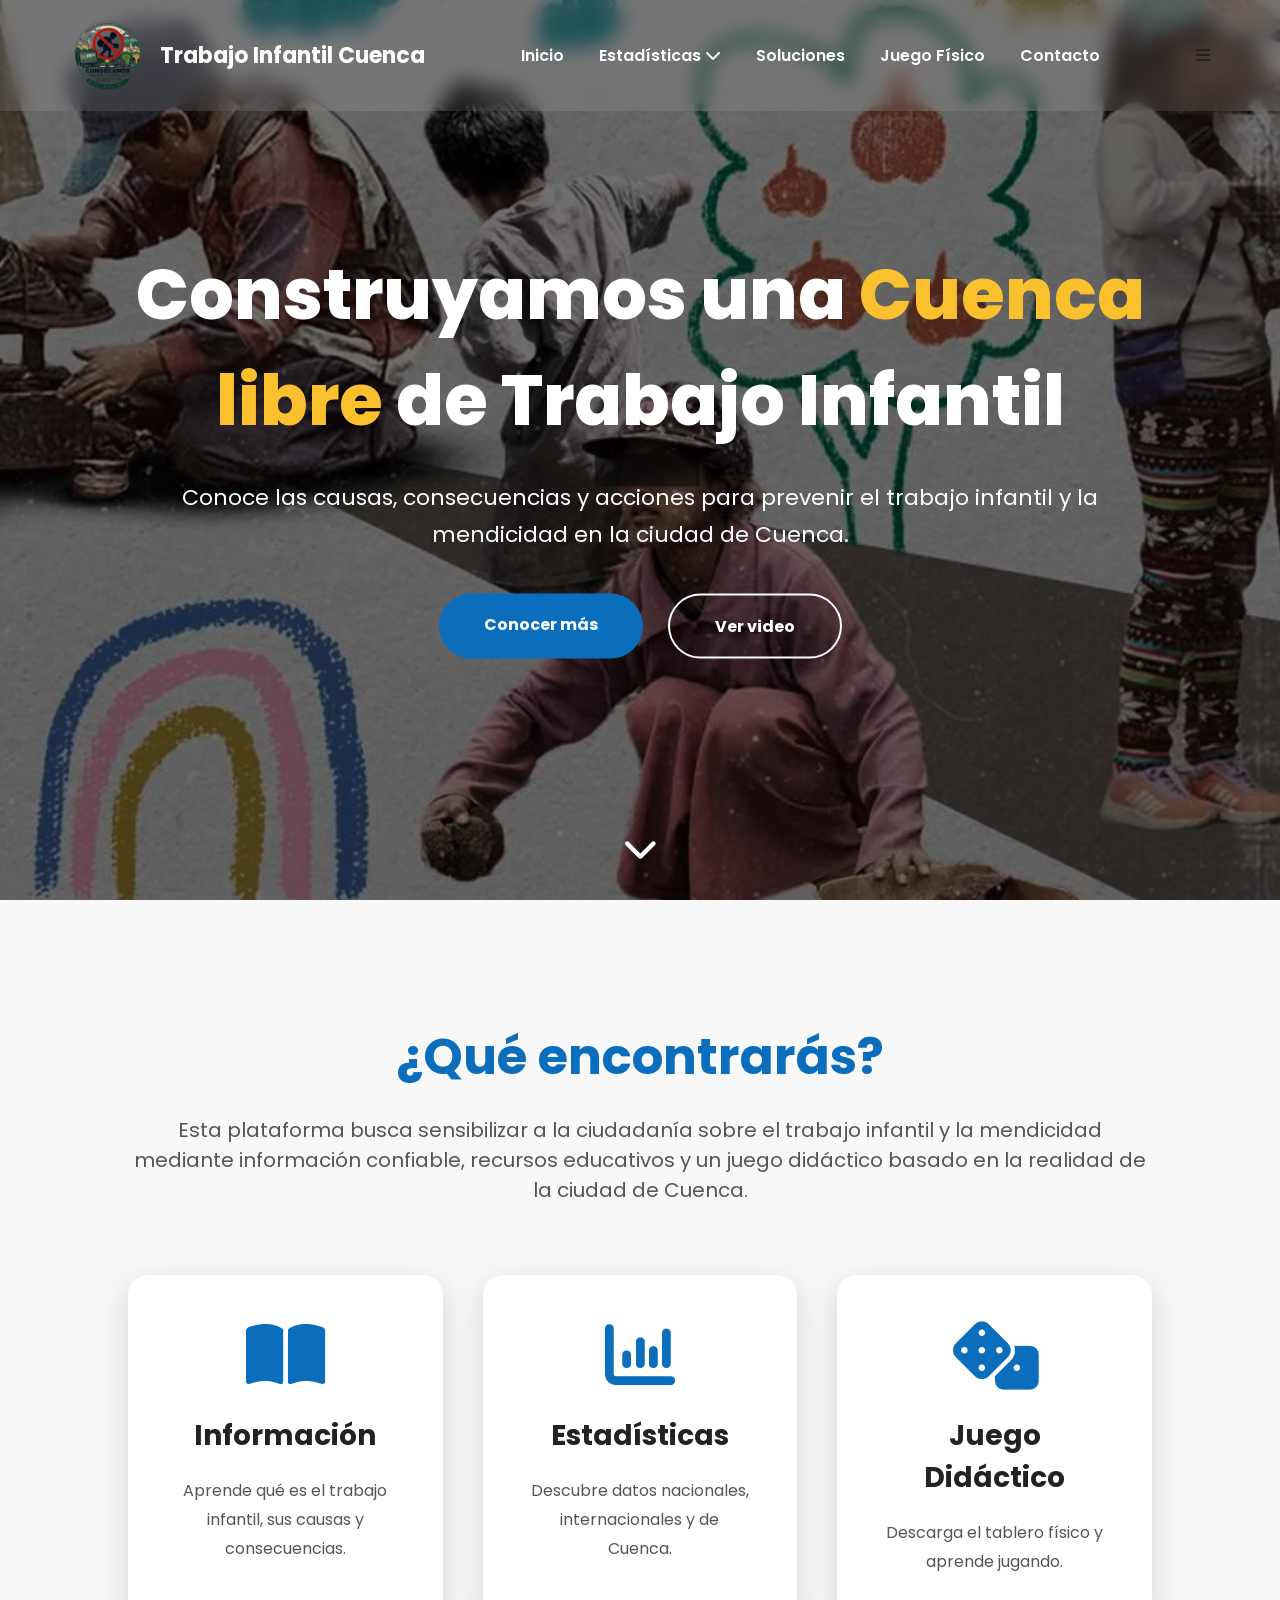
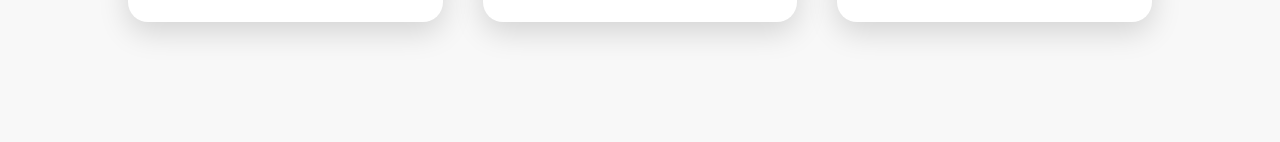
==== index.html @ db37eccb "first commit" ====
<!DOCTYPE html>
<html lang="es">

<head>

    <meta charset="UTF-8">
    <meta name="viewport" content="width=device-width, initial-scale=1.0">

    <title>Ruta por una Cuenca sin Trabajo Infantil</title>

    <meta name="description"
        content="Página informativa sobre el trabajo infantil y la mendicidad en la ciudad de Cuenca.">

    <!-- Google Fonts -->
    <link rel="preconnect" href="https://fonts.googleapis.com">

    <link rel="preconnect" href="https://fonts.gstatic.com" crossorigin>

    <link
        href="https://fonts.googleapis.com/css2?family=Montserrat:wght@300;400;600;700&family=Poppins:wght@300;400;500;600;700&display=swap"
        rel="stylesheet">

    <!-- Font Awesome -->
    <link rel="stylesheet"
        href="https://cdnjs.cloudflare.com/ajax/libs/font-awesome/6.7.2/css/all.min.css">

    <!-- CSS -->
    <link rel="stylesheet" href="css/style.css">

</head>

<body>

    <!--========================
        LOADER
    =========================-->

    <div id="loader">

        <div class="spinner"></div>

        <h2>Ruta por una Cuenca sin Trabajo Infantil</h2>

    </div>

    <!--========================
        HEADER
    =========================-->

    <header>

        <nav class="navbar">

            <div class="logo">

                <img src="img/logo.png" alt="Logo">

                <span>Trabajo Infantil Cuenca</span>

            </div>

            <ul class="menu">

                <li><a href="#">Inicio</a></li>

                <li class="dropdown">

                    <a href="estadisticas.html">

                        Estadísticas

                        <i class="fa-solid fa-chevron-down"></i>

                    </a>

                    <ul class="submenu">

                        <li><a href="estadisticas.html#trabajo">Trabajo Infantil</a></li>

                        <li><a href="estadisticas.html#mendicidad">Mendicidad</a></li>

                        <li><a href="estadisticas.html#causas">Causas</a></li>

                        <li><a href="estadisticas.html#consecuencias">Consecuencias</a></li>

                        <li><a href="estadisticas.html#campanas">Campañas</a></li>

                        <li><a href="estadisticas.html#marco">Marco Legal</a></li>

                    </ul>

                </li>

                <li>

                    <a href="soluciones.html">

                        Soluciones

                    </a>

                </li>

                <li>

                    <a href="juego-fisico.html">

                        Juego Físico

                    </a>

                </li>

                <li>

                    <a href="contacto.html">

                        Contacto

                    </a>

                </li>

            </ul>

            <div class="menu-mobile">

                <i class="fa-solid fa-bars"></i>

            </div>

        </nav>

    </header>

    <!--========================
        HERO
    =========================-->

    <section class="hero">

        <img src="img/portada.jpg" class="hero-img" alt="Trabajo Infantil">

        <div class="overlay"></div>

        <div class="hero-content">

            <h1>

                Construyamos una

                <span>Cuenca libre</span>

                de Trabajo Infantil

            </h1>

            <p>

                Conoce las causas, consecuencias y acciones para prevenir el trabajo
                infantil y la mendicidad en la ciudad de Cuenca.

            </p>

            <div class="botones">

                <a href="#informacion" class="btn btn-primary">

                    Conocer más

                </a>

                <a href="#video" class="btn btn-secondary">

                    Ver video

                </a>

            </div>

        </div>

        <div class="scroll">

            <i class="fa-solid fa-chevron-down"></i>

        </div>

    </section>

    <!--========================
        INFORMACIÓN
    =========================-->

    <section id="informacion" class="info">

        <div class="titulo">

            <h2>

                ¿Qué encontrarás?

            </h2>

            <p>

                Esta plataforma busca sensibilizar a la ciudadanía sobre el trabajo infantil
                y la mendicidad mediante información confiable, recursos educativos y un
                juego didáctico basado en la realidad de la ciudad de Cuenca.

            </p>

        </div>

        <div class="cards">

            <div class="card">

                <i class="fa-solid fa-book-open"></i>

                <h3>Información</h3>

                <p>

                    Aprende qué es el trabajo infantil, sus causas y consecuencias.

                </p>

            </div>

            <div class="card">

                <i class="fa-solid fa-chart-column"></i>

                <h3>Estadísticas</h3>

                <p>

                    Descubre datos nacionales, internacionales y de Cuenca.

                </p>

            </div>

            <div class="card">

                <i class="fa-solid fa-dice"></i>

                <h3>Juego Didáctico</h3>

                <p>

                    Descarga el tablero físico y aprende jugando.

                </p>

            </div>

        </div>

    </section>

    <!-- El resto de secciones se agregarán en la siguiente parte -->

    <script src="js/main.js"></script>

</body>

</html>
---- css/style.css ----
/*==================================================
  RUTA POR UNA CUENCA SIN TRABAJO INFANTIL
  style.css
===================================================*/

/*========== GOOGLE FONT ==========*/
@import url('https://fonts.googleapis.com/css2?family=Poppins:wght@300;400;500;600;700;800&display=swap');

/*========== VARIABLES ==========*/

:root{

    --color-principal:#0A6EBD;
    --color-secundario:#29B6F6;
    --color-amarillo:#FBC02D;
    --color-verde:#43A047;
    --color-rojo:#E53935;

    --blanco:#ffffff;
    --negro:#222222;
    --gris:#f4f4f4;
    --gris2:#666666;

    --sombra:0 10px 30px rgba(0,0,0,.15);

    --radio:15px;

}

/*========== RESET ==========*/

*{

    margin:0;
    padding:0;
    box-sizing:border-box;

}

html{

    scroll-behavior:smooth;

}

body{

    font-family:'Poppins',sans-serif;

    background:#ffffff;

    color:#222;

    overflow-x:hidden;

}

/*========== SCROLL ==========*/

::-webkit-scrollbar{

    width:10px;

}

::-webkit-scrollbar-thumb{

    background:var(--color-principal);

    border-radius:20px;

}

::-webkit-scrollbar-track{

    background:#ececec;

}

/*========== LOADER ==========*/

#loader{

    position:fixed;

    width:100%;
    height:100vh;

    background:white;

    display:flex;

    justify-content:center;
    align-items:center;

    flex-direction:column;

    z-index:99999;

}

.spinner{

    width:70px;
    height:70px;

    border-radius:50%;

    border:7px solid #ddd;

    border-top:7px solid var(--color-principal);

    animation:girar 1s linear infinite;

}

#loader h2{

    margin-top:30px;

    color:var(--color-principal);

}

@keyframes girar{

    from{

        transform:rotate(0);

    }

    to{

        transform:rotate(360deg);

    }

}

/*================ NAVBAR =================*/

.navbar{

    position:fixed;

    top:0;
    left:0;

    width:100%;

    display:flex;

    justify-content:space-between;

    align-items:center;

    padding:18px 70px;

    background:rgba(255,255,255,.10);

    backdrop-filter:blur(10px);

    transition:.4s;

    z-index:1000;

}

.logo{

    display:flex;

    align-items:center;

    gap:15px;

}

.logo img{

    width:75px;

}

.logo span{

    color:white;

    font-size:22px;

    font-weight:700;

}

.menu{

    display:flex;

    list-style:none;

    gap:35px;

}

.menu li{

    position:relative;

}

.menu a{

    color:white;

    text-decoration:none;

    font-weight:600;

    transition:.3s;

}

.menu a:hover{

    color:var(--color-amarillo);

}

/*============== SUBMENU =================*/

.submenu{

    position:absolute;

    top:40px;

    left:0;

    background:white;

    width:220px;

    display:none;

    border-radius:12px;

    overflow:hidden;

    box-shadow:var(--sombra);

}

.submenu li{

    list-style:none;

}

.submenu a{

    color:#333;

    display:block;

    padding:15px;

}

.submenu a:hover{

    background:var(--color-principal);

    color:white;

}

.dropdown:hover .submenu{

    display:block;

}

/*================ HERO =================*/

.hero{

    position:relative;

    width:100%;

    height:100vh;

    overflow:hidden;

}

.hero-img{

    width:100%;

    height:100%;

    object-fit:cover;

    animation:zoomHero 18s infinite alternate;

}

@keyframes zoomHero{

    from{

        transform:scale(1);

    }

    to{

        transform:scale(1.15);

    }

}

.overlay{

    position:absolute;

    width:100%;

    height:100%;

    top:0;

    background:rgba(0,0,0,.55);

}

.hero-content{

    position:absolute;

    top:50%;

    left:50%;

    transform:translate(-50%,-50%);

    text-align:center;

    color:white;

    width:80%;

}

.hero h1{

    font-size:70px;

    font-weight:800;

    margin-bottom:25px;

}

.hero h1 span{

    color:var(--color-amarillo);

}

.hero p{

    font-size:22px;

    line-height:1.7;

    margin-bottom:40px;

}

.botones{

    display:flex;

    justify-content:center;

    gap:25px;

}

.btn{

    padding:18px 45px;

    border-radius:40px;

    text-decoration:none;

    font-weight:bold;

    transition:.4s;

}

.btn-primary{

    background:var(--color-principal);

    color:white;

}

.btn-primary:hover{

    transform:translateY(-8px);

    background:#084d8a;

}

.btn-secondary{

    border:2px solid white;

    color:white;

}

.btn-secondary:hover{

    background:white;

    color:#333;

}

.scroll{

    position:absolute;

    bottom:25px;

    left:50%;

    transform:translateX(-50%);

    color:white;

    font-size:35px;

    animation:bajar 2s infinite;

}

@keyframes bajar{

    0%{

        transform:translate(-50%,0);

    }

    50%{

        transform:translate(-50%,15px);

    }

    100%{

        transform:translate(-50%,0);

    }

}

/*================ INFORMACION =================*/

.info{

    padding:120px 10%;

    background:#f8f8f8;

}

.titulo{

    text-align:center;

    margin-bottom:70px;

}

.titulo h2{

    font-size:50px;

    color:var(--color-principal);

}

.titulo p{

    margin-top:20px;

    color:#555;

    font-size:20px;

}

.cards{

    display:grid;

    grid-template-columns:repeat(auto-fit,minmax(300px,1fr));

    gap:40px;

}

.card{

    background:white;

    border-radius:20px;

    padding:45px;

    text-align:center;

    transition:.4s;

    box-shadow:var(--sombra);

}

.card:hover{

    transform:translateY(-15px);

}

.card i{

    font-size:70px;

    color:var(--color-principal);

    margin-bottom:25px;

}

.card h3{

    margin-bottom:20px;

    font-size:28px;

}

.card p{

    color:#555;

    line-height:1.8;

}/*==========================
    BOTÓN VOLVER ARRIBA
==========================*/

#btnTop{

    position: fixed;

    right: 25px;

    bottom: 25px;

    width: 55px;

    height: 55px;

    border: none;

    border-radius: 50%;

    background: #0A6EBD;

    color: white;

    font-size: 22px;

    cursor: pointer;

    opacity: 0;

    visibility: hidden;

    transition: .4s;

    z-index: 999;

    box-shadow: 0 8px 20px rgba(0,0,0,.25);

}

#btnTop.activo{

    opacity: 1;

    visibility: visible;

}

#btnTop:hover{

    transform: translateY(-8px);

    background: #084d8a;

}

/*==========================
    ANIMACIÓN APARICIÓN
==========================*/

.card,
.titulo{

    opacity: 0;

    transform: translateY(50px);

    transition: 1s;

}

.card.mostrar,
.titulo.mostrar{

    opacity: 1;

    transform: translateY(0);

}
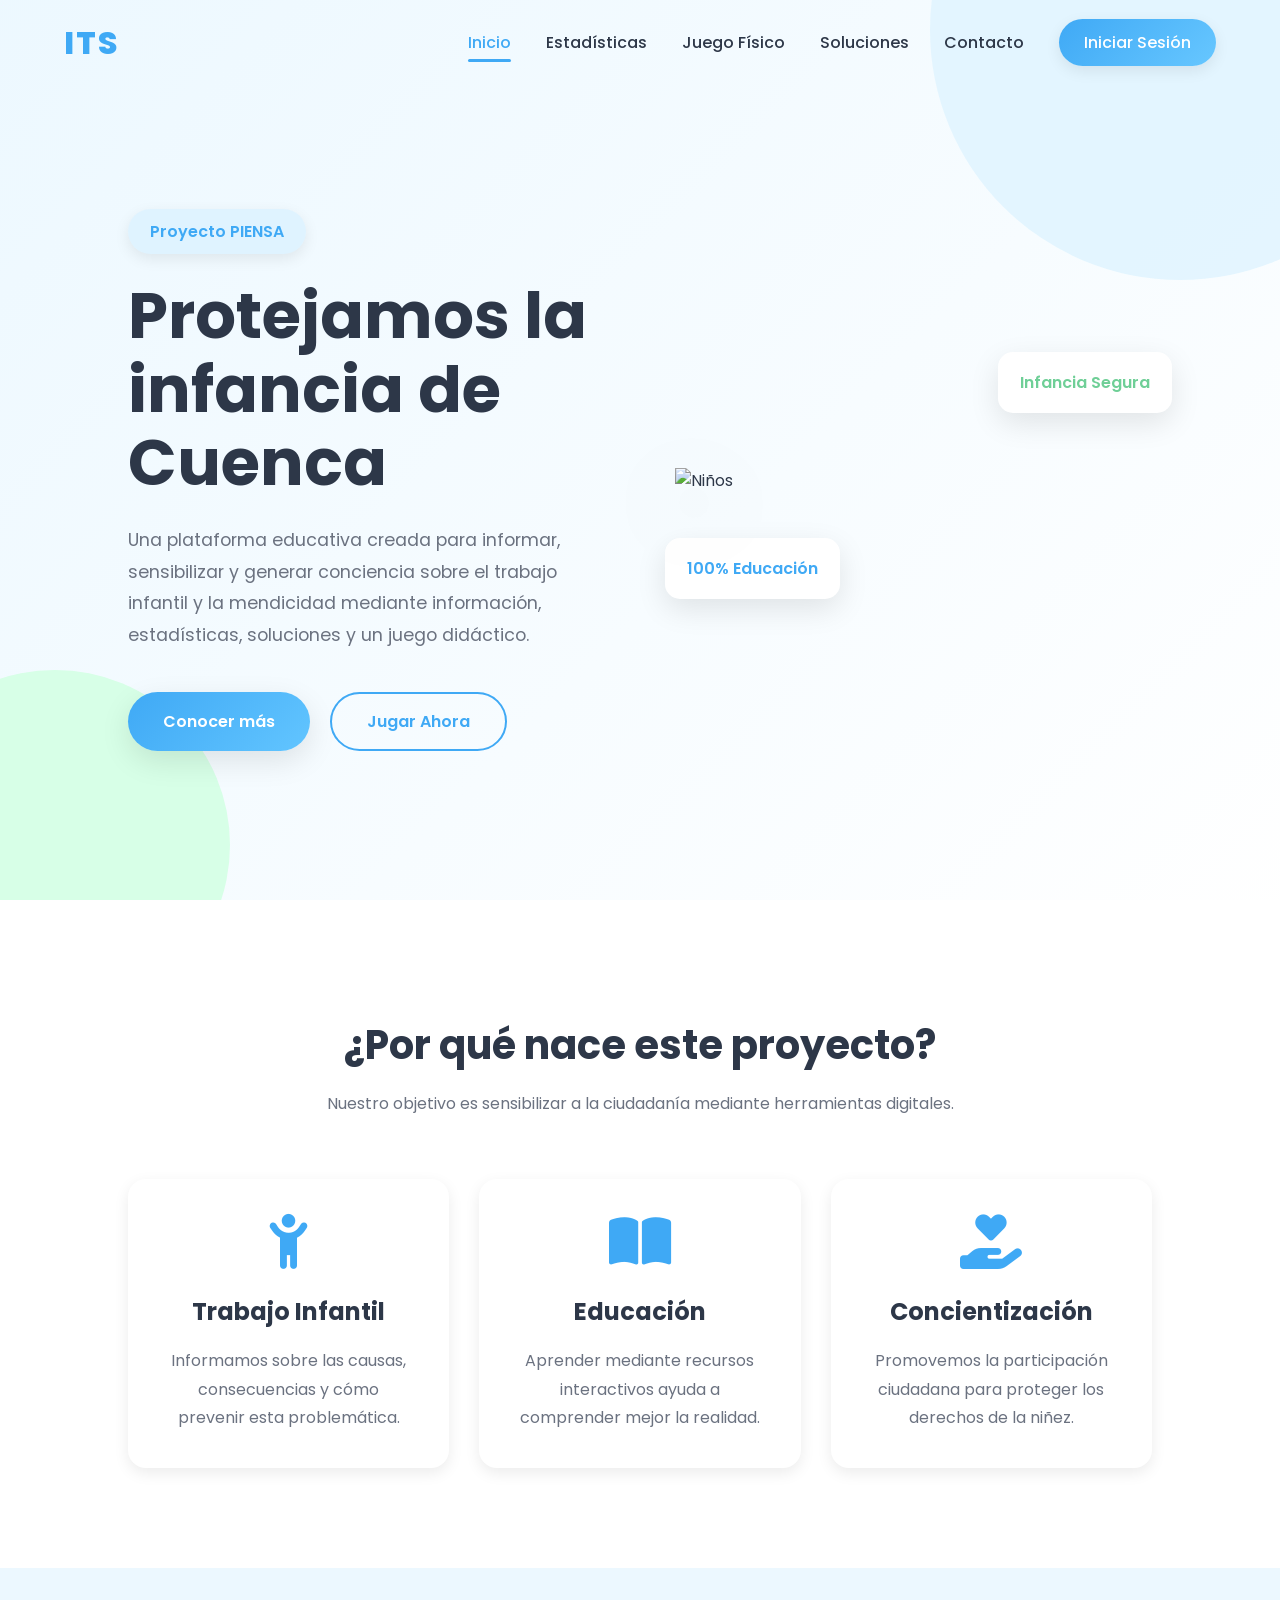
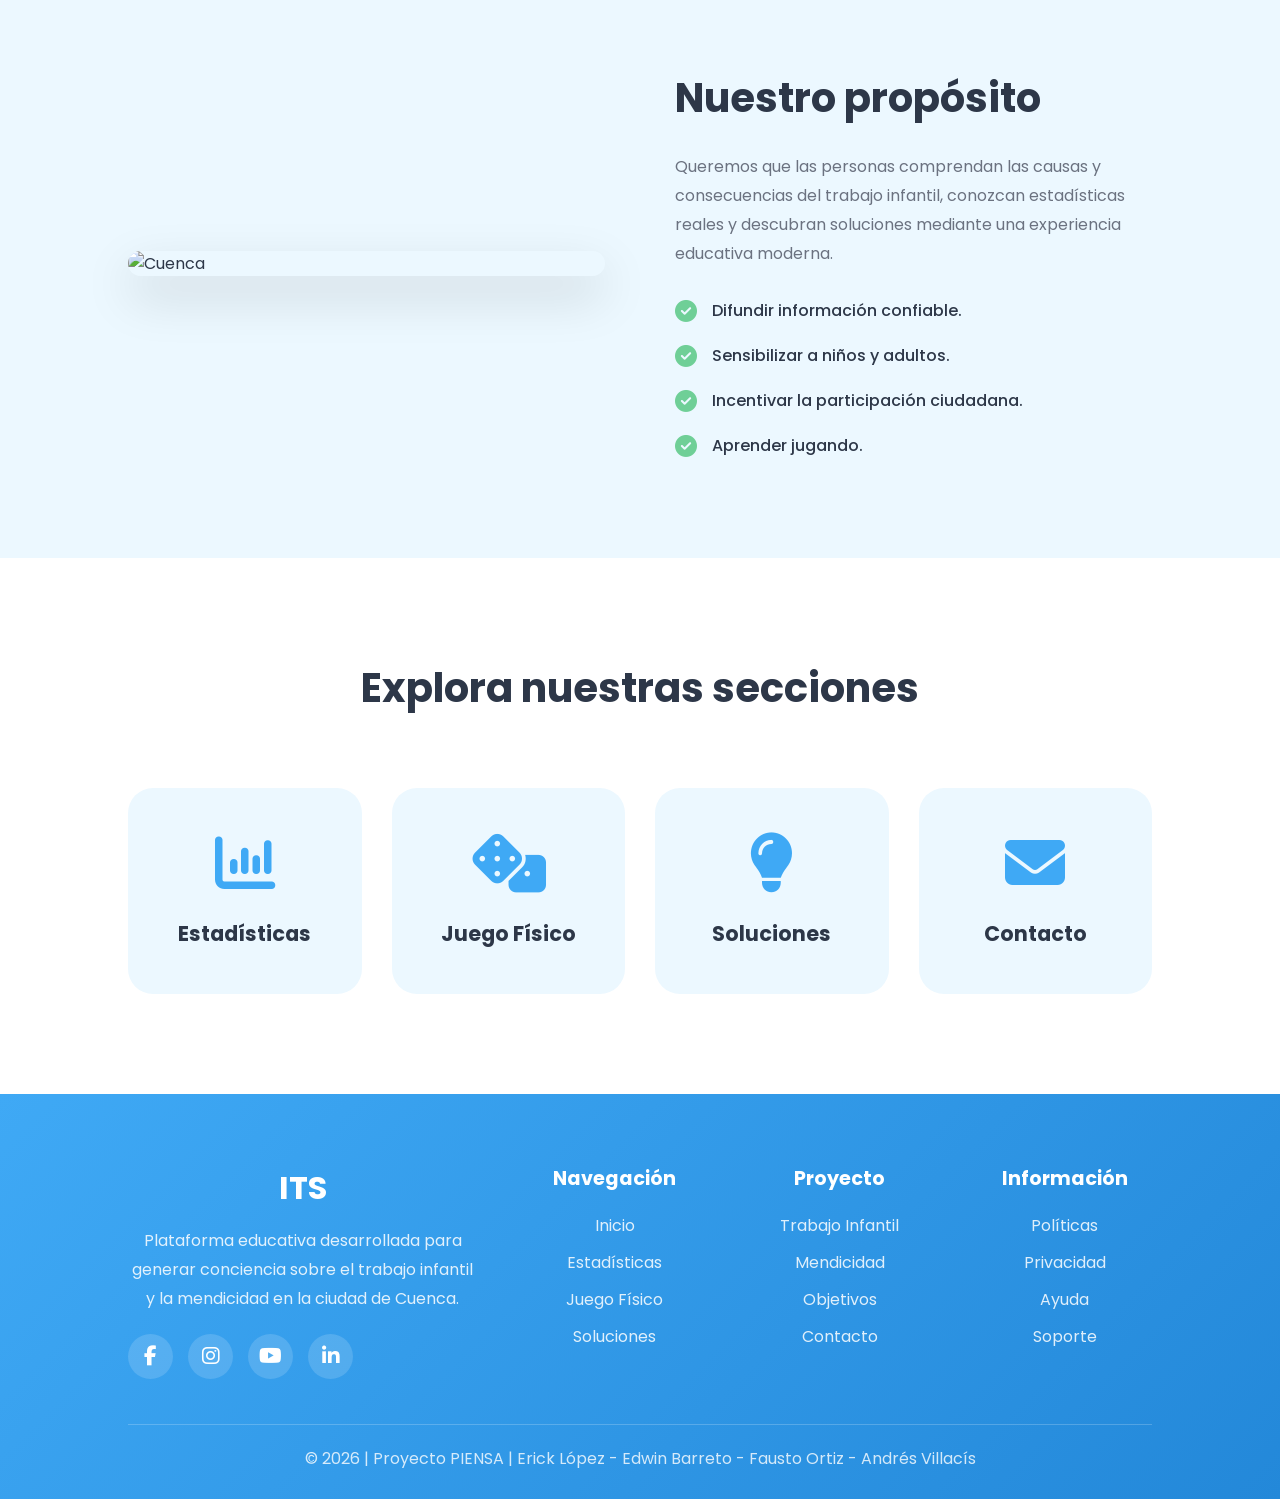
==== commit 70387f00: "hasta soluciones no tocar proyecto" ====
--- a/index.html
+++ b/index.html
@@ -6,264 +6,470 @@
     <meta charset="UTF-8">
     <meta name="viewport" content="width=device-width, initial-scale=1.0">
 
-    <title>Ruta por una Cuenca sin Trabajo Infantil</title>
-
-    <meta name="description"
-        content="Página informativa sobre el trabajo infantil y la mendicidad en la ciudad de Cuenca.">
-
-    <!-- Google Fonts -->
+    <title>ITS | Protejamos la Infancia</title>
+
+    <!-- GOOGLE FONTS -->
+
     <link rel="preconnect" href="https://fonts.googleapis.com">
 
     <link rel="preconnect" href="https://fonts.gstatic.com" crossorigin>
 
-    <link
-        href="https://fonts.googleapis.com/css2?family=Montserrat:wght@300;400;600;700&family=Poppins:wght@300;400;500;600;700&display=swap"
-        rel="stylesheet">
-
-    <!-- Font Awesome -->
+    <link href="https://fonts.googleapis.com/css2?family=Poppins:wght@300;400;500;600;700;800&display=swap" rel="stylesheet">
+
+    <!-- FONT AWESOME -->
+
     <link rel="stylesheet"
         href="https://cdnjs.cloudflare.com/ajax/libs/font-awesome/6.7.2/css/all.min.css">
 
+    <!-- AOS -->
+
+    <link href="https://unpkg.com/aos@2.3.4/dist/aos.css" rel="stylesheet">
+
     <!-- CSS -->
-    <link rel="stylesheet" href="css/style.css">
+
+    <link rel="stylesheet" href="css/global.css">
+
+    <link rel="stylesheet" href="css/navbar.css">
+
+    <link rel="stylesheet" href="css/index.css">
+    <link rel="stylesheet" href="css/footer.css">
+
 
 </head>
 
 <body>
-
-    <!--========================
-        LOADER
-    =========================-->
-
-    <div id="loader">
-
-        <div class="spinner"></div>
-
-        <h2>Ruta por una Cuenca sin Trabajo Infantil</h2>
+    <!--================ LOADER ================-->
+
+<div id="loader">
+
+    <div class="loader-content">
+
+        <div class="loader-logo">
+
+            ITS
+
+        </div>
+
+        <div class="loader-spinner"></div>
+
+        <p>Cargando experiencia...</p>
 
     </div>
 
-    <!--========================
-        HEADER
-    =========================-->
+</div>
+<div id="progress"></div>
+
+    <!-- ================= NAVBAR ================= -->
 
     <header>
 
         <nav class="navbar">
 
-            <div class="logo">
-
-                <img src="img/logo.png" alt="Logo">
-
-                <span>Trabajo Infantil Cuenca</span>
-
-            </div>
+            <a href="index.html" class="logo">
+
+                ITS
+
+            </a>
 
             <ul class="menu">
 
-                <li><a href="#">Inicio</a></li>
-
-                <li class="dropdown">
-
-                    <a href="estadisticas.html">
-
-                        Estadísticas
-
-                        <i class="fa-solid fa-chevron-down"></i>
+                <li><a class="active" href="index.html">Inicio</a></li>
+
+                <li><a href="estadisticas.html">Estadísticas</a></li>
+
+                <li><a href="juego.html">Juego Físico</a></li>
+
+                <li><a href="soluciones.html">Soluciones</a></li>
+
+                <li><a href="contacto.html">Contacto</a></li>
+
+                <li>
+
+                    <a class="login-btn" href="login.html">
+
+                        Iniciar Sesión
 
                     </a>
 
-                    <ul class="submenu">
-
-                        <li><a href="estadisticas.html#trabajo">Trabajo Infantil</a></li>
-
-                        <li><a href="estadisticas.html#mendicidad">Mendicidad</a></li>
-
-                        <li><a href="estadisticas.html#causas">Causas</a></li>
-
-                        <li><a href="estadisticas.html#consecuencias">Consecuencias</a></li>
-
-                        <li><a href="estadisticas.html#campanas">Campañas</a></li>
-
-                        <li><a href="estadisticas.html#marco">Marco Legal</a></li>
-
-                    </ul>
-
                 </li>
 
+            </ul>
+
+            <div class="menu-icon">
+
+                <i class="fa-solid fa-bars"></i>
+
+            </div>
+
+        </nav>
+
+    </header>
+
+    <!-- ================= HERO ================= -->
+
+    <section class="hero">
+
+        <div class="hero-content" data-aos="fade-right">
+
+            <span class="subtitle">
+
+                Proyecto PIENSA
+
+            </span>
+
+            <h1>
+
+                Protejamos la infancia de Cuenca
+
+            </h1>
+
+            <p>
+
+                Una plataforma educativa creada para informar, sensibilizar y generar conciencia
+                sobre el trabajo infantil y la mendicidad mediante información, estadísticas,
+                soluciones y un juego didáctico.
+
+            </p>
+
+            <div class="buttons">
+
+                <a href="#informacion" class="btn">
+
+                    Conocer más
+
+                </a>
+
+                <a href="juego.html" class="btn-outline">
+
+                    Jugar Ahora
+
+                </a>
+
+            </div>
+
+        </div>
+
+        <div class="hero-image" data-aos="fade-left">
+
+            <img src="img/hero/children.png" alt="Niños">
+
+        </div>
+
+    </section>
+
+    <!-- ================= INFORMACIÓN ================= -->
+
+    <section id="informacion" class="info">
+
+        <div class="title">
+
+            <h2>
+
+                ¿Por qué nace este proyecto?
+
+            </h2>
+
+            <p>
+
+                Nuestro objetivo es sensibilizar a la ciudadanía mediante herramientas digitales.
+
+            </p>
+
+        </div>
+
+        <div class="cards">
+
+            <div class="card" data-aos="fade-up">
+
+                <i class="fa-solid fa-child-reaching"></i>
+
+                <h3>
+
+                    Trabajo Infantil
+
+                </h3>
+
+                <p>
+
+                    Informamos sobre las causas, consecuencias y cómo prevenir esta problemática.
+
+                </p>
+
+            </div>
+
+            <div class="card" data-aos="fade-up" data-aos-delay="150">
+
+                <i class="fa-solid fa-book-open"></i>
+
+                <h3>
+
+                    Educación
+
+                </h3>
+
+                <p>
+
+                    Aprender mediante recursos interactivos ayuda a comprender mejor la realidad.
+
+                </p>
+
+            </div>
+
+            <div class="card" data-aos="fade-up" data-aos-delay="300">
+
+                <i class="fa-solid fa-hand-holding-heart"></i>
+
+                <h3>
+
+                    Concientización
+
+                </h3>
+
+                <p>
+
+                    Promovemos la participación ciudadana para proteger los derechos de la niñez.
+
+                </p>
+
+            </div>
+
+        </div>
+
+    </section>
+
+    <!-- ================= OBJETIVOS ================= -->
+
+    <section class="objetivos">
+
+        <div class="left" data-aos="fade-right">
+
+            <img src="img/hero/cuenca.png" alt="Cuenca">
+
+        </div>
+
+        <div class="right" data-aos="fade-left">
+
+            <h2>
+
+                Nuestro propósito
+
+            </h2>
+
+            <p>
+
+                Queremos que las personas comprendan las causas y consecuencias del trabajo infantil,
+                conozcan estadísticas reales y descubran soluciones mediante una experiencia educativa
+                moderna.
+
+            </p>
+
+            <ul>
+
                 <li>
 
-                    <a href="soluciones.html">
-
-                        Soluciones
-
-                    </a>
+                    <i class="fa-solid fa-circle-check"></i>
+
+                    Difundir información confiable.
 
                 </li>
 
                 <li>
 
-                    <a href="juego-fisico.html">
-
-                        Juego Físico
-
-                    </a>
+                    <i class="fa-solid fa-circle-check"></i>
+
+                    Sensibilizar a niños y adultos.
 
                 </li>
 
                 <li>
 
-                    <a href="contacto.html">
-
-                        Contacto
-
-                    </a>
+                    <i class="fa-solid fa-circle-check"></i>
+
+                    Incentivar la participación ciudadana.
 
                 </li>
 
+                <li>
+
+                    <i class="fa-solid fa-circle-check"></i>
+
+                    Aprender jugando.
+
+                </li>
+
             </ul>
 
-            <div class="menu-mobile">
-
-                <i class="fa-solid fa-bars"></i>
-
-            </div>
-
-        </nav>
-
-    </header>
-
-    <!--========================
-        HERO
-    =========================-->
-
-    <section class="hero">
-
-        <img src="img/portada.jpg" class="hero-img" alt="Trabajo Infantil">
-
-        <div class="overlay"></div>
-
-        <div class="hero-content">
-
-            <h1>
-
-                Construyamos una
-
-                <span>Cuenca libre</span>
-
-                de Trabajo Infantil
-
-            </h1>
+        </div>
+
+    </section>
+
+    <!-- ================= PREVIEW ================= -->
+
+    <section class="preview">
+
+        <h2>
+
+            Explora nuestras secciones
+
+        </h2>
+
+        <div class="preview-grid">
+
+            <a href="estadisticas.html" class="preview-card">
+
+                <i class="fa-solid fa-chart-column"></i>
+
+                <h3>Estadísticas</h3>
+
+            </a>
+
+            <a href="juego.html" class="preview-card">
+
+                <i class="fa-solid fa-dice"></i>
+
+                <h3>Juego Físico</h3>
+
+            </a>
+
+            <a href="soluciones.html" class="preview-card">
+
+                <i class="fa-solid fa-lightbulb"></i>
+
+                <h3>Soluciones</h3>
+
+            </a>
+
+            <a href="contacto.html" class="preview-card">
+
+                <i class="fa-solid fa-envelope"></i>
+
+                <h3>Contacto</h3>
+
+            </a>
+
+        </div>
+
+    </section>
+    <div id="top">
+
+    <i class="fa-solid fa-arrow-up"></i>
+
+</div>
+
+    <footer>
+
+    <div class="footer-container">
+
+        <div class="footer-logo">
+
+            <h2>ITS</h2>
 
             <p>
 
-                Conoce las causas, consecuencias y acciones para prevenir el trabajo
-                infantil y la mendicidad en la ciudad de Cuenca.
+                Plataforma educativa desarrollada para generar conciencia
+                sobre el trabajo infantil y la mendicidad en la ciudad de
+                Cuenca.
 
             </p>
 
-            <div class="botones">
-
-                <a href="#informacion" class="btn btn-primary">
-
-                    Conocer más
-
-                </a>
-
-                <a href="#video" class="btn btn-secondary">
-
-                    Ver video
-
-                </a>
-
-            </div>
-
-        </div>
-
-        <div class="scroll">
-
-            <i class="fa-solid fa-chevron-down"></i>
-
-        </div>
-
-    </section>
-
-    <!--========================
-        INFORMACIÓN
-    =========================-->
-
-    <section id="informacion" class="info">
-
-        <div class="titulo">
-
-            <h2>
-
-                ¿Qué encontrarás?
-
-            </h2>
-
-            <p>
-
-                Esta plataforma busca sensibilizar a la ciudadanía sobre el trabajo infantil
-                y la mendicidad mediante información confiable, recursos educativos y un
-                juego didáctico basado en la realidad de la ciudad de Cuenca.
-
-            </p>
-
-        </div>
-
-        <div class="cards">
-
-            <div class="card">
-
-                <i class="fa-solid fa-book-open"></i>
-
-                <h3>Información</h3>
-
-                <p>
-
-                    Aprende qué es el trabajo infantil, sus causas y consecuencias.
-
-                </p>
-
-            </div>
-
-            <div class="card">
-
-                <i class="fa-solid fa-chart-column"></i>
-
-                <h3>Estadísticas</h3>
-
-                <p>
-
-                    Descubre datos nacionales, internacionales y de Cuenca.
-
-                </p>
-
-            </div>
-
-            <div class="card">
-
-                <i class="fa-solid fa-dice"></i>
-
-                <h3>Juego Didáctico</h3>
-
-                <p>
-
-                    Descarga el tablero físico y aprende jugando.
-
-                </p>
-
-            </div>
-
-        </div>
-
-    </section>
-
-    <!-- El resto de secciones se agregarán en la siguiente parte -->
-
-    <script src="js/main.js"></script>
+            <div class="social">
+
+                <a href="#"><i class="fab fa-facebook-f"></i></a>
+
+                <a href="#"><i class="fab fa-instagram"></i></a>
+
+                <a href="#"><i class="fab fa-youtube"></i></a>
+
+                <a href="#"><i class="fab fa-linkedin-in"></i></a>
+
+            </div>
+
+        </div>
+
+        <div class="footer-links">
+
+            <h3>Navegación</h3>
+
+            <ul>
+
+                <li><a href="index.html">Inicio</a></li>
+
+                <li><a href="estadisticas.html">Estadísticas</a></li>
+
+                <li><a href="juego.html">Juego Físico</a></li>
+
+                <li><a href="soluciones.html">Soluciones</a></li>
+
+            </ul>
+
+        </div>
+
+        <div class="footer-links">
+
+            <h3>Proyecto</h3>
+
+            <ul>
+
+                <li><a href="#">Trabajo Infantil</a></li>
+
+                <li><a href="#">Mendicidad</a></li>
+
+                <li><a href="#">Objetivos</a></li>
+
+                <li><a href="#">Contacto</a></li>
+
+            </ul>
+
+        </div>
+
+        <div class="footer-links">
+
+            <h3>Información</h3>
+
+            <ul>
+
+                <li><a href="#">Políticas</a></li>
+
+                <li><a href="#">Privacidad</a></li>
+
+                <li><a href="#">Ayuda</a></li>
+
+                <li><a href="#">Soporte</a></li>
+
+            </ul>
+
+        </div>
+
+    </div>
+
+    <div class="footer-bottom">
+
+        <p>
+
+            © 2026 | Proyecto PIENSA | Erick López - Edwin Barreto - Fausto Ortiz - Andrés Villacís
+
+        </p>
+
+    </div>
+
+</footer>
+
+    <script src="https://unpkg.com/aos@2.3.4/dist/aos.js"></script>
+
+    <script>
+
+        AOS.init({
+
+            duration:1000,
+
+            once:true
+
+        });
+
+    </script>
+
+    <script src="js/app.js"></script>
 
 </body>
 
-</html>+</html>
--- a/css/global.css
+++ b/css/global.css
@@ -0,0 +1,529 @@
+/* =======================================================
+   GOOGLE FONTS
+======================================================= */
+
+@import url('https://fonts.googleapis.com/css2?family=Poppins:wght@300;400;500;600;700;800&display=swap');
+
+/* =======================================================
+   VARIABLES
+======================================================= */
+
+:root{
+
+    /* Colores Principales */
+
+    --primary:#3FA9F5;
+    --primary-dark:#2388D9;
+    --secondary:#6FCF97;
+    --accent:#FFE082;
+    --danger:#FF8A80;
+
+    /* Fondos */
+
+    --background:#F7FBFF;
+    --section:#ECF8FF;
+    --white:#FFFFFF;
+
+    /* Texto */
+
+    --text:#2D3748;
+    --text-light:#6B7280;
+
+    /* Sombras */
+
+    --shadow-sm:0 5px 15px rgba(0,0,0,.08);
+    --shadow:0 10px 30px rgba(0,0,0,.10);
+    --shadow-lg:0 20px 50px rgba(0,0,0,.15);
+
+    /* Bordes */
+
+    --radius:18px;
+    --radius-lg:28px;
+
+    /* Transiciones */
+
+    --transition:.35s ease;
+
+}
+
+/* =======================================================
+   RESET
+======================================================= */
+
+*{
+
+    margin:0;
+    padding:0;
+    box-sizing:border-box;
+
+}
+
+html{
+
+    scroll-behavior:smooth;
+
+}
+
+body{
+
+    font-family:'Poppins',sans-serif;
+
+    background:var(--background);
+
+    color:var(--text);
+
+    overflow-x:hidden;
+
+}
+
+/* =======================================================
+   SCROLLBAR
+======================================================= */
+
+::-webkit-scrollbar{
+
+    width:10px;
+
+}
+
+::-webkit-scrollbar-track{
+
+    background:#EAF5FF;
+
+}
+
+::-webkit-scrollbar-thumb{
+
+    background:var(--primary);
+
+    border-radius:50px;
+
+}
+
+::-webkit-scrollbar-thumb:hover{
+
+    background:var(--primary-dark);
+
+}
+
+/* =======================================================
+   SELECCIÓN
+======================================================= */
+
+::selection{
+
+    background:var(--primary);
+
+    color:white;
+
+}
+
+/* =======================================================
+   IMÁGENES
+======================================================= */
+
+img{
+
+    width:100%;
+
+    display:block;
+
+}
+
+/* =======================================================
+   LINKS
+======================================================= */
+
+a{
+
+    text-decoration:none;
+
+    color:inherit;
+
+}
+
+/* =======================================================
+   LISTAS
+======================================================= */
+
+ul{
+
+    list-style:none;
+
+}
+
+/* =======================================================
+   CONTENEDOR GENERAL
+======================================================= */
+
+.container{
+
+    width:90%;
+
+    max-width:1300px;
+
+    margin:auto;
+
+}
+
+/* =======================================================
+   TÍTULOS
+======================================================= */
+
+h1{
+
+    font-size:3.7rem;
+
+    line-height:1.2;
+
+}
+
+h2{
+
+    font-size:2.5rem;
+
+}
+
+h3{
+
+    font-size:1.5rem;
+
+}
+
+p{
+
+    font-size:1rem;
+
+    color:var(--text-light);
+
+    line-height:1.8;
+
+}
+
+/* =======================================================
+   SECCIONES
+======================================================= */
+
+section{
+
+    padding:100px 10%;
+
+}
+
+/* =======================================================
+   BOTONES
+======================================================= */
+
+.btn{
+
+    display:inline-flex;
+
+    align-items:center;
+
+    justify-content:center;
+
+    padding:15px 35px;
+
+    border-radius:50px;
+
+    background:linear-gradient(135deg,var(--primary),#62C5FF);
+
+    color:white;
+
+    font-weight:600;
+
+    transition:var(--transition);
+
+    box-shadow:var(--shadow);
+
+}
+
+.btn:hover{
+
+    transform:translateY(-5px);
+
+    box-shadow:var(--shadow-lg);
+
+}
+
+.btn-outline{
+
+    display:inline-flex;
+
+    align-items:center;
+
+    justify-content:center;
+
+    padding:15px 35px;
+
+    border-radius:50px;
+
+    border:2px solid var(--primary);
+
+    color:var(--primary);
+
+    font-weight:600;
+
+    transition:var(--transition);
+
+}
+
+.btn-outline:hover{
+
+    background:var(--primary);
+
+    color:white;
+
+}
+
+/* =======================================================
+   TARJETAS
+======================================================= */
+
+.card{
+
+    background:white;
+
+    border-radius:var(--radius);
+
+    padding:35px;
+
+    box-shadow:var(--shadow-sm);
+
+    transition:var(--transition);
+
+}
+
+.card:hover{
+
+    transform:translateY(-10px);
+
+    box-shadow:var(--shadow-lg);
+
+}
+
+/* =======================================================
+   TÍTULO DE SECCIONES
+======================================================= */
+
+.title{
+
+    text-align:center;
+
+    margin-bottom:60px;
+
+}
+
+.title span{
+
+    color:var(--primary);
+
+    font-weight:600;
+
+    letter-spacing:2px;
+
+    text-transform:uppercase;
+
+}
+
+.title h2{
+
+    margin:15px 0;
+
+}
+
+.title p{
+
+    max-width:700px;
+
+    margin:auto;
+
+}
+
+/* =======================================================
+   ICONOS
+======================================================= */
+
+.icon{
+
+    width:70px;
+
+    height:70px;
+
+    border-radius:50%;
+
+    background:rgba(63,169,245,.12);
+
+    display:flex;
+
+    align-items:center;
+
+    justify-content:center;
+
+    margin-bottom:20px;
+
+    color:var(--primary);
+
+    font-size:30px;
+
+}
+
+/* =======================================================
+   FONDOS
+======================================================= */
+
+.bg-light{
+
+    background:var(--section);
+
+}
+
+.bg-white{
+
+    background:white;
+
+}
+
+/* =======================================================
+   EFECTO GLASS
+======================================================= */
+
+.glass{
+
+    background:rgba(255,255,255,.55);
+
+    backdrop-filter:blur(18px);
+
+    border:1px solid rgba(255,255,255,.4);
+
+    border-radius:var(--radius);
+
+}
+
+/* =======================================================
+   ANIMACIÓN FLOTANTE
+======================================================= */
+
+.float{
+
+    animation:float 4s ease-in-out infinite;
+
+}
+
+@keyframes float{
+
+    0%{
+
+        transform:translateY(0);
+
+    }
+
+    50%{
+
+        transform:translateY(-15px);
+
+    }
+
+    100%{
+
+        transform:translateY(0);
+
+    }
+
+}
+
+/* =======================================================
+   EFECTO DE APARICIÓN
+======================================================= */
+
+.fade{
+
+    animation:fade .8s ease;
+
+}
+
+@keyframes fade{
+
+    from{
+
+        opacity:0;
+
+        transform:translateY(30px);
+
+    }
+
+    to{
+
+        opacity:1;
+
+        transform:translateY(0);
+
+    }
+
+}
+
+/* =======================================================
+   BOTÓN SUBIR
+======================================================= */
+
+#top{
+
+    position:fixed;
+
+    right:25px;
+
+    bottom:25px;
+
+    width:55px;
+
+    height:55px;
+
+    border-radius:50%;
+
+    background:var(--primary);
+
+    color:white;
+
+    display:flex;
+
+    align-items:center;
+
+    justify-content:center;
+
+    box-shadow:var(--shadow);
+
+    cursor:pointer;
+
+    transition:.3s;
+
+    z-index:999;
+
+}
+
+#top:hover{
+
+    transform:scale(1.1);
+
+}
+
+/* =======================================================
+   PROGRESS BAR
+======================================================= */
+
+#progress{
+
+    position:fixed;
+
+    top:0;
+
+    left:0;
+
+    width:0;
+
+    height:5px;
+
+    background:linear-gradient(90deg,var(--primary),var(--secondary));
+
+    z-index:9999;
+
+}
--- a/css/navbar.css
+++ b/css/navbar.css
@@ -0,0 +1,293 @@
+/*==================================================
+                NAVBAR
+==================================================*/
+
+header{
+
+    position: fixed;
+
+    top: 0;
+
+    left: 0;
+
+    width: 100%;
+
+    z-index: 1000;
+
+    transition: .4s ease;
+
+}
+
+/* Clase que agregaremos con JavaScript */
+
+header.scrolled{
+
+    background: rgba(255,255,255,.75);
+
+    backdrop-filter: blur(18px);
+
+    -webkit-backdrop-filter: blur(18px);
+
+    box-shadow: 0 10px 30px rgba(0,0,0,.08);
+
+}
+
+/*==================================================
+                CONTENEDOR
+==================================================*/
+
+.navbar{
+
+    width: 90%;
+
+    max-width: 1400px;
+
+    margin: auto;
+
+    height: 85px;
+
+    display: flex;
+
+    justify-content: space-between;
+
+    align-items: center;
+
+}
+
+/*==================================================
+                LOGO
+==================================================*/
+
+.logo{
+
+    font-size: 2rem;
+
+    font-weight: 800;
+
+    color: var(--primary);
+
+    letter-spacing: 2px;
+
+    transition: .3s;
+
+}
+
+.logo:hover{
+
+    transform: scale(1.08);
+
+    color: var(--primary-dark);
+
+}
+
+/*==================================================
+                MENÚ
+==================================================*/
+
+.menu{
+
+    display: flex;
+
+    align-items: center;
+
+    gap: 35px;
+
+}
+
+/*==================================================
+                LINKS
+==================================================*/
+
+.menu li a{
+
+    position: relative;
+
+    font-size: 1rem;
+
+    font-weight: 500;
+
+    color: var(--text);
+
+    transition: .3s;
+
+}
+
+/* Línea inferior */
+
+.menu li a::after{
+
+    content: "";
+
+    position: absolute;
+
+    left: 0;
+
+    bottom: -8px;
+
+    width: 0;
+
+    height: 3px;
+
+    border-radius: 50px;
+
+    background: var(--primary);
+
+    transition: .35s;
+
+}
+
+.menu li a:hover{
+
+    color: var(--primary);
+
+}
+
+.menu li a:hover::after{
+
+    width: 100%;
+
+}
+
+/*==================================================
+                LINK ACTIVO
+==================================================*/
+
+.menu li a.active{
+
+    color: var(--primary);
+
+}
+
+.menu li a.active::after{
+
+    width: 100%;
+
+}
+
+/*==================================================
+            BOTÓN LOGIN
+==================================================*/
+
+.login-btn{
+
+    background: linear-gradient(
+        135deg,
+        var(--primary),
+        #67c7ff
+    );
+
+    color: white !important;
+
+    padding: 12px 25px;
+
+    border-radius: 50px;
+
+    box-shadow: var(--shadow-sm);
+
+    transition: .35s;
+
+}
+
+/* Quitar línea */
+
+.login-btn::after{
+
+    display: none;
+
+}
+
+.login-btn:hover{
+
+    transform: translateY(-4px);
+
+    box-shadow: var(--shadow);
+
+}
+
+/*==================================================
+            MENU HAMBURGUESA
+==================================================*/
+
+.menu-icon{
+
+    display: none;
+
+    font-size: 1.7rem;
+
+    color: var(--primary);
+
+    cursor: pointer;
+
+    transition: .3s;
+
+}
+
+.menu-icon:hover{
+
+    transform: rotate(90deg);
+
+}
+
+/*==================================================
+                RESPONSIVE
+==================================================*/
+
+@media(max-width:990px){
+
+    .menu{
+
+        position: absolute;
+
+        top: 85px;
+
+        left: -100%;
+
+        width: 100%;
+
+        background: rgba(255,255,255,.96);
+
+        backdrop-filter: blur(20px);
+
+        display: flex;
+
+        flex-direction: column;
+
+        gap: 25px;
+
+        padding: 40px 0;
+
+        transition: .4s;
+
+        box-shadow: var(--shadow);
+
+    }
+
+    .menu.active{
+
+        left: 0;
+
+    }
+
+    .menu-icon{
+
+        display: block;
+
+    }
+
+}
+
+@media(max-width:600px){
+
+    .navbar{
+
+        height: 75px;
+
+    }
+
+    .logo{
+
+        font-size: 1.7rem;
+
+    }
+
+}
--- a/css/index.css
+++ b/css/index.css
@@ -0,0 +1,750 @@
+/*==================================================
+                HERO
+==================================================*/
+
+.hero{
+
+    min-height:100vh;
+
+    display:flex;
+
+    align-items:center;
+
+    justify-content:space-between;
+
+    gap:70px;
+
+    padding:160px 10% 100px;
+
+    background:
+    linear-gradient(
+        135deg,
+        rgba(236,248,255,.95),
+        rgba(255,255,255,.95)
+    );
+
+    position:relative;
+
+    overflow:hidden;
+
+}
+
+/*=========================================
+        CÍRCULOS DECORATIVOS
+=========================================*/
+
+.hero::before{
+
+    content:"";
+
+    position:absolute;
+
+    width:500px;
+
+    height:500px;
+
+    background:#dff4ff;
+
+    border-radius:50%;
+
+    top:-220px;
+
+    right:-150px;
+
+    opacity:.8;
+
+}
+
+.hero::after{
+
+    content:"";
+
+    position:absolute;
+
+    width:350px;
+
+    height:350px;
+
+    background:#d7ffe7;
+
+    border-radius:50%;
+
+    bottom:-120px;
+
+    left:-120px;
+
+}
+
+/*=========================================
+            TEXTO
+=========================================*/
+
+.hero-content{
+
+    flex:1;
+
+    z-index:2;
+
+}
+
+.subtitle{
+
+    display:inline-block;
+
+    padding:10px 22px;
+
+    border-radius:40px;
+
+    background:#dff3ff;
+
+    color:var(--primary);
+
+    font-weight:600;
+
+    margin-bottom:25px;
+
+    box-shadow:var(--shadow-sm);
+
+}
+
+.hero-content h1{
+
+    font-size:4rem;
+
+    color:var(--text);
+
+    line-height:1.15;
+
+    margin-bottom:25px;
+
+}
+
+.hero-content p{
+
+    max-width:650px;
+
+    font-size:1.1rem;
+
+    margin-bottom:40px;
+
+}
+
+/*=========================================
+            BOTONES
+=========================================*/
+
+.buttons{
+
+    display:flex;
+
+    gap:20px;
+
+    flex-wrap:wrap;
+
+}
+
+/*=========================================
+            IMAGEN
+=========================================*/
+
+.hero-image{
+
+    flex:1;
+
+    display:flex;
+
+    justify-content:center;
+
+    align-items:center;
+
+    position:relative;
+
+    z-index:2;
+
+}
+
+.hero-image img{
+
+    width:100%;
+
+    max-width:600px;
+
+    animation:floatImage 5s ease-in-out infinite;
+
+    filter:drop-shadow(0 25px 40px rgba(0,0,0,.18));
+
+}
+
+/*=========================================
+        ANIMACIÓN IMAGEN
+=========================================*/
+
+@keyframes floatImage{
+
+    0%{
+
+        transform:translateY(0);
+
+    }
+
+    50%{
+
+        transform:translateY(-20px);
+
+    }
+
+    100%{
+
+        transform:translateY(0);
+
+    }
+
+}
+
+/*=========================================
+        TARJETAS FLOTANTES
+=========================================*/
+
+.hero-image::before{
+
+    content:"100% Educación";
+
+    position:absolute;
+
+    top:70px;
+
+    left:-10px;
+
+    background:white;
+
+    padding:18px 22px;
+
+    border-radius:15px;
+
+    box-shadow:var(--shadow);
+
+    font-weight:600;
+
+    color:var(--primary);
+
+    animation:floatCard 4s ease-in-out infinite;
+
+}
+
+.hero-image::after{
+
+    content:"Infancia Segura";
+
+    position:absolute;
+
+    bottom:80px;
+
+    right:-20px;
+
+    background:white;
+
+    padding:18px 22px;
+
+    border-radius:15px;
+
+    box-shadow:var(--shadow);
+
+    color:var(--secondary);
+
+    font-weight:600;
+
+    animation:floatCard 5s ease-in-out infinite;
+
+}
+
+@keyframes floatCard{
+
+    0%{
+
+        transform:translateY(0);
+
+    }
+
+    50%{
+
+        transform:translateY(-12px);
+
+    }
+
+    100%{
+
+        transform:translateY(0);
+
+    }
+
+}
+
+/*=========================================
+        INFORMACIÓN
+=========================================*/
+
+.info{
+
+    background:white;
+
+}
+
+.cards{
+
+    display:grid;
+
+    grid-template-columns:repeat(3,1fr);
+
+    gap:30px;
+
+    margin-top:60px;
+
+}
+
+.card{
+
+    text-align:center;
+
+}
+
+.card i{
+
+    font-size:55px;
+
+    color:var(--primary);
+
+    margin-bottom:25px;
+
+}
+
+.card h3{
+
+    margin-bottom:18px;
+
+}
+
+/*=========================================
+            OBJETIVOS
+=========================================*/
+
+.objetivos{
+
+    display:grid;
+
+    grid-template-columns:repeat(2,1fr);
+
+    gap:70px;
+
+    align-items:center;
+
+    background:var(--section);
+
+}
+
+.left img{
+
+    border-radius:30px;
+
+    box-shadow:var(--shadow-lg);
+
+}
+
+.right h2{
+
+    margin-bottom:25px;
+
+}
+
+.right p{
+
+    margin-bottom:30px;
+
+}
+
+.right ul{
+
+    display:flex;
+
+    flex-direction:column;
+
+    gap:20px;
+
+}
+
+.right li{
+
+    display:flex;
+
+    align-items:center;
+
+    gap:15px;
+
+    font-weight:500;
+
+}
+
+.right i{
+
+    color:var(--secondary);
+
+    font-size:22px;
+
+}
+
+/*=========================================
+        PREVIEW
+=========================================*/
+
+.preview{
+
+    background:white;
+
+    text-align:center;
+
+}
+
+.preview-grid{
+
+    display:grid;
+
+    grid-template-columns:repeat(4,1fr);
+
+    gap:30px;
+
+    margin-top:70px;
+
+}
+
+.preview-card{
+
+    background:var(--section);
+
+    padding:45px 25px;
+
+    border-radius:25px;
+
+    transition:.4s;
+
+}
+
+.preview-card:hover{
+
+    transform:translateY(-12px);
+
+    background:var(--primary);
+
+    color:white;
+
+    box-shadow:var(--shadow-lg);
+
+}
+
+.preview-card:hover i{
+
+    color:white;
+
+}
+
+.preview-card i{
+
+    font-size:60px;
+
+    color:var(--primary);
+
+    margin-bottom:25px;
+
+    transition:.4s;
+
+}
+
+.preview-card h3{
+
+    font-size:1.3rem;
+
+}
+
+/*=========================================
+            FOOTER
+=========================================*/
+
+footer{
+
+    background:linear-gradient(
+        135deg,
+        var(--primary),
+        #62c5ff
+    );
+
+    color:white;
+
+    text-align:center;
+
+    padding:60px 20px;
+
+}
+
+footer h2{
+
+    color:white;
+
+    margin-bottom:15px;
+
+}
+
+footer p{
+
+    color:white;
+
+}
+
+/*=========================================
+            RESPONSIVE
+=========================================*/
+
+@media(max-width:1100px){
+
+.hero{
+
+flex-direction:column;
+
+text-align:center;
+
+}
+
+.hero-content p{
+
+margin:auto auto 40px;
+
+}
+
+.buttons{
+
+justify-content:center;
+
+}
+
+.cards{
+
+grid-template-columns:1fr;
+
+}
+
+.objetivos{
+
+grid-template-columns:1fr;
+
+}
+
+.preview-grid{
+
+grid-template-columns:repeat(2,1fr);
+
+}
+
+}
+
+@media(max-width:700px){
+
+.hero-content h1{
+
+font-size:2.7rem;
+
+}
+
+.preview-grid{
+
+grid-template-columns:1fr;
+
+}
+
+.hero-image::before,
+.hero-image::after{
+
+display:none;
+
+}
+
+}
+/*==================================================
+                LOADER
+==================================================*/
+
+#loader{
+
+    position:fixed;
+
+    inset:0;
+
+    background:white;
+
+    display:flex;
+
+    justify-content:center;
+
+    align-items:center;
+
+    z-index:99999;
+
+    transition:.8s;
+
+}
+
+.loader-content{
+
+    text-align:center;
+
+}
+
+.loader-logo{
+
+    width:120px;
+
+    height:120px;
+
+    background:linear-gradient(
+        135deg,
+        var(--primary),
+        var(--secondary)
+    );
+
+    color:white;
+
+    border-radius:50%;
+
+    display:flex;
+
+    justify-content:center;
+
+    align-items:center;
+
+    font-size:2.5rem;
+
+    font-weight:700;
+
+    margin:auto;
+
+    animation:pulse 1.6s infinite;
+
+}
+
+.loader-spinner{
+
+    width:55px;
+
+    height:55px;
+
+    border-radius:50%;
+
+    border:5px solid #d8ecff;
+
+    border-top:5px solid var(--primary);
+
+    margin:30px auto;
+
+    animation:spin .8s linear infinite;
+
+}
+
+.loader-content p{
+
+    font-weight:500;
+
+}
+
+@keyframes spin{
+
+    100%{
+
+        transform:rotate(360deg);
+
+    }
+
+}
+
+@keyframes pulse{
+
+    0%{
+
+        transform:scale(1);
+
+    }
+
+    50%{
+
+        transform:scale(1.1);
+
+    }
+
+    100%{
+
+        transform:scale(1);
+
+    }
+
+}
+
+/*==================================================
+            BOTON SUBIR
+==================================================*/
+
+#top{
+
+    position:fixed;
+
+    bottom:30px;
+
+    right:30px;
+
+    width:58px;
+
+    height:58px;
+
+    background:linear-gradient(
+        135deg,
+        var(--primary),
+        var(--secondary)
+    );
+
+    color:white;
+
+    border-radius:50%;
+
+    display:flex;
+
+    justify-content:center;
+
+    align-items:center;
+
+    cursor:pointer;
+
+    box-shadow:var(--shadow);
+
+    opacity:0;
+
+    visibility:hidden;
+
+    transition:.4s;
+
+    z-index:999;
+
+}
+
+#top.show{
+
+    opacity:1;
+
+    visibility:visible;
+
+}
+
+#top:hover{
+
+    transform:translateY(-8px);
+
+}
+
+#top i{
+
+    font-size:20px;
+
+}
--- a/css/footer.css
+++ b/css/footer.css
@@ -0,0 +1,201 @@
+/*==================================================
+                    FOOTER
+==================================================*/
+
+footer{
+
+    background: linear-gradient(
+        135deg,
+        var(--primary),
+        var(--primary-dark)
+    );
+
+    color: white;
+
+    padding: 70px 10% 25px;
+
+}
+
+/*==================================================
+                CONTENEDOR
+==================================================*/
+
+.footer-container{
+
+    display: grid;
+
+    grid-template-columns: 2fr 1fr 1fr 1fr;
+
+    gap: 50px;
+
+}
+
+/*==================================================
+                LOGO
+==================================================*/
+
+.footer-logo h2{
+
+    color: white;
+
+    font-size: 2rem;
+
+    margin-bottom: 15px;
+
+}
+
+.footer-logo p{
+
+    color: rgba(255,255,255,.85);
+
+    line-height: 1.8;
+
+}
+
+/*==================================================
+                TÍTULOS
+==================================================*/
+
+.footer-links h3{
+
+    color: white;
+
+    margin-bottom: 20px;
+
+    font-size: 1.2rem;
+
+}
+
+/*==================================================
+                ENLACES
+==================================================*/
+
+.footer-links ul{
+
+    display: flex;
+
+    flex-direction: column;
+
+    gap: 12px;
+
+}
+
+.footer-links a{
+
+    color: rgba(255,255,255,.85);
+
+    transition: .3s;
+
+}
+
+.footer-links a:hover{
+
+    color: white;
+
+    padding-left: 8px;
+
+}
+
+/*==================================================
+                REDES
+==================================================*/
+
+.social{
+
+    display: flex;
+
+    gap: 15px;
+
+    margin-top: 20px;
+
+}
+
+.social a{
+
+    width: 45px;
+
+    height: 45px;
+
+    border-radius: 50%;
+
+    background: rgba(255,255,255,.15);
+
+    display: flex;
+
+    justify-content: center;
+
+    align-items: center;
+
+    transition: .35s;
+
+}
+
+.social a:hover{
+
+    background: white;
+
+    color: var(--primary);
+
+    transform: translateY(-6px);
+
+}
+
+.social i{
+
+    font-size: 20px;
+
+}
+
+/*==================================================
+                COPYRIGHT
+==================================================*/
+
+.footer-bottom{
+
+    border-top: 1px solid rgba(255,255,255,.2);
+
+    margin-top: 45px;
+
+    padding-top: 20px;
+
+    text-align: center;
+
+}
+
+.footer-bottom p{
+
+    color: rgba(255,255,255,.8);
+
+}
+
+/*==================================================
+                RESPONSIVE
+==================================================*/
+
+@media(max-width:1000px){
+
+    .footer-container{
+
+        grid-template-columns: repeat(2,1fr);
+
+    }
+
+}
+
+@media(max-width:700px){
+
+    .footer-container{
+
+        grid-template-columns: 1fr;
+
+        text-align: center;
+
+    }
+
+    .social{
+
+        justify-content: center;
+
+    }
+
+}
